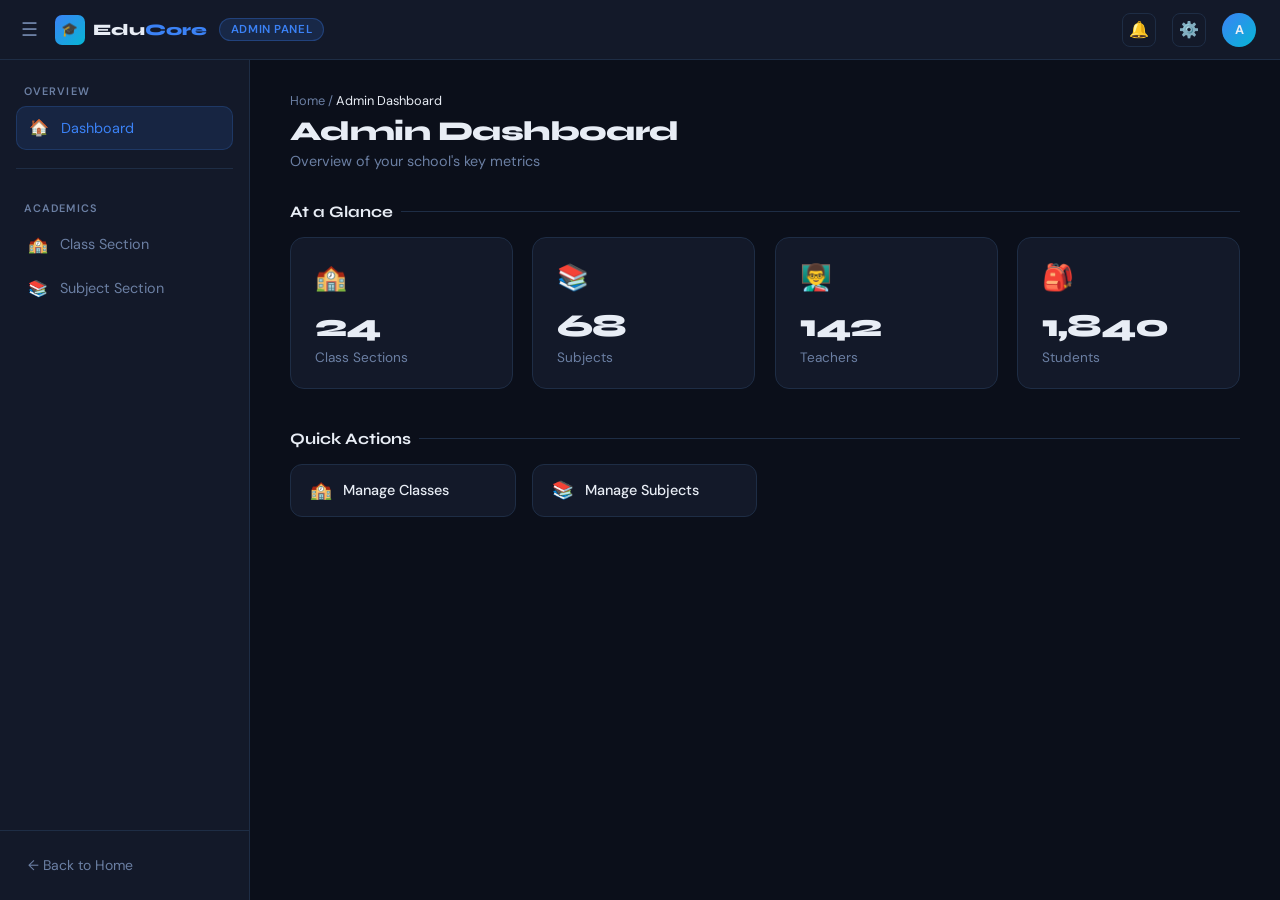
==== wwwroot/Admin/index.html @ e2371ad5 "Add project files." ====
﻿<!DOCTYPE html>
<html lang="en">
<head>
    <meta charset="UTF-8" />
    <meta name="viewport" content="width=device-width, initial-scale=1.0" />
    <title>EduCore ERP — Admin Dashboard</title>
    <link href="https://fonts.googleapis.com/css2?family=Syne:wght@400;600;700;800&family=DM+Sans:wght@300;400;500&display=swap" rel="stylesheet" />
    <link rel="stylesheet" href="admin-layout.css" />
    <style>
        .stats-grid {
            display: grid;
            grid-template-columns: repeat(auto-fill, minmax(200px, 1fr));
            gap: 1.2rem;
            margin-bottom: 2.5rem;
        }

        .stat-card {
            background: var(--surface);
            border: 1px solid var(--border);
            border-radius: 14px;
            padding: 1.4rem 1.5rem;
            transition: border-color .2s, transform .2s;
            animation: fadeUp .4s ease both;
        }

            .stat-card:nth-child(2) {
                animation-delay: .05s;
            }

            .stat-card:nth-child(3) {
                animation-delay: .1s;
            }

            .stat-card:nth-child(4) {
                animation-delay: .15s;
            }

            .stat-card:hover {
                border-color: var(--accent);
                transform: translateY(-3px);
            }

        .stat-icon {
            font-size: 1.6rem;
            margin-bottom: .8rem;
        }

        .stat-num {
            font-family: 'Syne', sans-serif;
            font-size: 2rem;
            font-weight: 800;
            letter-spacing: -.03em;
        }

        .stat-label {
            color: var(--muted);
            font-size: .85rem;
            margin-top: .2rem;
        }

        .quick-actions {
            display: grid;
            grid-template-columns: repeat(auto-fill, minmax(180px, 1fr));
            gap: 1rem;
            margin-bottom: 2.5rem;
        }

        .action-btn {
            display: flex;
            align-items: center;
            gap: .7rem;
            padding: .9rem 1.2rem;
            background: var(--surface);
            border: 1px solid var(--border);
            border-radius: 12px;
            color: var(--text);
            text-decoration: none;
            font-size: .9rem;
            font-weight: 500;
            transition: all .2s;
            cursor: pointer;
        }

            .action-btn:hover {
                background: var(--surface2);
                border-color: var(--accent);
                color: var(--accent);
            }

            .action-btn .a-icon {
                font-size: 1.1rem;
            }

        .section-title {
            font-family: 'Syne', sans-serif;
            font-size: 1rem;
            font-weight: 700;
            margin-bottom: 1rem;
            display: flex;
            align-items: center;
            gap: .5rem;
        }

            .section-title::after {
                content: '';
                flex: 1;
                height: 1px;
                background: var(--border);
            }

        @keyframes fadeUp {
            from {
                opacity: 0;
                transform: translateY(16px);
            }

            to {
                opacity: 1;
                transform: translateY(0);
            }
        }
    </style>
</head>
<body>

    <!-- Top Bar -->
    <header class="topbar">
        <div class="topbar-left">
            <button class="sidebar-toggle" onclick="toggleSidebar()">☰</button>
            <a href="../dashboard.html" class="brand">
                <div class="brand-icon">🎓</div>
                <div class="brand-name">Edu<span>Core</span></div>
            </a>
            <span class="panel-badge">Admin Panel</span>
        </div>
        <div class="topbar-right">
            <button class="topbar-icon-btn" title="Notifications">🔔</button>
            <button class="topbar-icon-btn" title="Settings">⚙️</button>
            <div class="avatar">A</div>
        </div>
    </header>

    <div class="layout">
        <!-- Sidebar -->
        <aside class="sidebar" id="sidebar">
            <div class="sidebar-section">
                <div class="sidebar-section-label">Overview</div>
                <a href="index.html" class="sidebar-link active"><span class="icon">🏠</span> Dashboard</a>
            </div>
            <div class="sidebar-divider"></div>
            <div class="sidebar-section">
                <div class="sidebar-section-label">Academics</div>
                <a href="class-section.html" class="sidebar-link"><span class="icon">🏫</span> Class Section</a>
                <a href="subject-section.html" class="sidebar-link"><span class="icon">📚</span> Subject Section</a>
            </div>
            <div class="sidebar-bottom">
                <a href="../dashboard.html" class="sidebar-back">← Back to Home</a>
            </div>
        </aside>

        <!-- Main -->
        <main class="main-content" id="mainContent">
            <div class="page-heading">
                <div class="breadcrumb"><a href="../dashboard.html">Home</a> / <span>Admin Dashboard</span></div>
                <h1>Admin Dashboard</h1>
                <p>Overview of your school's key metrics</p>
            </div>

            <h2 class="section-title">At a Glance</h2>
            <div class="stats-grid">
                <div class="stat-card"><div class="stat-icon">🏫</div><div class="stat-num">24</div><div class="stat-label">Class Sections</div></div>
                <div class="stat-card"><div class="stat-icon">📚</div><div class="stat-num">68</div><div class="stat-label">Subjects</div></div>
                <div class="stat-card"><div class="stat-icon">👨‍🏫</div><div class="stat-num">142</div><div class="stat-label">Teachers</div></div>
                <div class="stat-card"><div class="stat-icon">🎒</div><div class="stat-num">1,840</div><div class="stat-label">Students</div></div>
            </div>

            <h2 class="section-title">Quick Actions</h2>
            <div class="quick-actions">
                <a href="class-section.html" class="action-btn"><span class="a-icon">🏫</span> Manage Classes</a>
                <a href="subject-section.html" class="action-btn"><span class="a-icon">📚</span> Manage Subjects</a>
            </div>
        </main>
    </div>

    <script src="admin-layout.js"></script>
</body>
</html>
---- wwwroot/Admin/admin-layout.css ----
﻿*, *::before, *::after {
    box-sizing: border-box;
    margin: 0;
    padding: 0;
}

:root {
    --bg: #0b0f1a;
    --surface: #131929;
    --surface2: #1a2236;
    --border: #1e2d45;
    --accent: #3b82f6;
    --accent2: #06b6d4;
    --green: #22c55e;
    --amber: #f59e0b;
    --red: #f87171;
    --text: #e8edf5;
    --muted: #6b7fa3;
    --sidebar-w: 250px;
}

body {
    font-family: 'DM Sans', sans-serif;
    background: var(--bg);
    color: var(--text);
    min-height: 100vh;
    display: flex;
    flex-direction: column;
}

/* Top Bar */
.topbar {
    height: 60px;
    background: var(--surface);
    border-bottom: 1px solid var(--border);
    display: flex;
    align-items: center;
    justify-content: space-between;
    padding: 0 1.5rem 0 1rem;
    position: fixed;
    top: 0;
    left: 0;
    right: 0;
    z-index: 200;
}

.topbar-left {
    display: flex;
    align-items: center;
    gap: .75rem;
}

.sidebar-toggle {
    background: none;
    border: none;
    color: var(--muted);
    cursor: pointer;
    font-size: 1.2rem;
    padding: .3rem;
    border-radius: 6px;
    transition: color .2s, background .2s;
}

    .sidebar-toggle:hover {
        color: var(--text);
        background: var(--border);
    }

.brand {
    display: flex;
    align-items: center;
    gap: .55rem;
    text-decoration: none;
    color: var(--text);
}

.brand-icon {
    width: 30px;
    height: 30px;
    background: linear-gradient(135deg, var(--accent), var(--accent2));
    border-radius: 7px;
    display: grid;
    place-items: center;
    font-size: .85rem;
}

.brand-name {
    font-family: 'Syne', sans-serif;
    font-weight: 800;
    font-size: 1rem;
}

    .brand-name span {
        color: var(--accent);
    }

.panel-badge {
    padding: .2rem .65rem;
    background: rgba(59,130,246,.15);
    border: 1px solid rgba(59,130,246,.3);
    border-radius: 20px;
    font-size: .72rem;
    font-weight: 600;
    letter-spacing: .05em;
    color: var(--accent);
    text-transform: uppercase;
}

.topbar-right {
    display: flex;
    align-items: center;
    gap: 1rem;
}

.topbar-icon-btn {
    width: 34px;
    height: 34px;
    background: none;
    border: 1px solid var(--border);
    border-radius: 8px;
    color: var(--muted);
    cursor: pointer;
    display: grid;
    place-items: center;
    font-size: 1rem;
    transition: all .2s;
}

    .topbar-icon-btn:hover {
        border-color: var(--accent);
        color: var(--accent);
    }

.avatar {
    width: 34px;
    height: 34px;
    background: linear-gradient(135deg, var(--accent), var(--accent2));
    border-radius: 50%;
    display: grid;
    place-items: center;
    font-weight: 700;
    font-size: .8rem;
    cursor: pointer;
}

/* Layout */
.layout {
    display: flex;
    margin-top: 60px;
    min-height: calc(100vh - 60px);
}

/* Sidebar */
.sidebar {
    width: var(--sidebar-w);
    background: var(--surface);
    border-right: 1px solid var(--border);
    display: flex;
    flex-direction: column;
    position: fixed;
    top: 60px;
    left: 0;
    bottom: 0;
    overflow-y: auto;
    transition: transform .25s ease;
    z-index: 150;
}

    .sidebar.collapsed {
        transform: translateX(-100%);
    }

.sidebar-section {
    padding: 1.5rem 1rem .5rem;
}

.sidebar-section-label {
    font-size: .68rem;
    font-weight: 600;
    letter-spacing: .1em;
    text-transform: uppercase;
    color: var(--muted);
    padding: 0 .5rem;
    margin-bottom: .5rem;
}

.sidebar-link {
    display: flex;
    align-items: center;
    gap: .75rem;
    padding: .65rem .75rem;
    border-radius: 10px;
    color: var(--muted);
    text-decoration: none;
    font-size: .9rem;
    transition: all .2s;
    margin-bottom: .15rem;
}

    .sidebar-link:hover {
        background: var(--surface2);
        color: var(--text);
    }

    .sidebar-link.active {
        background: rgba(59,130,246,.12);
        color: var(--accent);
        border: 1px solid rgba(59,130,246,.2);
    }

    .sidebar-link .icon {
        font-size: 1rem;
        width: 20px;
        text-align: center;
    }

.sidebar-divider {
    height: 1px;
    background: var(--border);
    margin: .5rem 1rem;
}

.sidebar-bottom {
    margin-top: auto;
    padding: 1rem;
    border-top: 1px solid var(--border);
}

.sidebar-back {
    display: flex;
    align-items: center;
    gap: .65rem;
    padding: .6rem .75rem;
    border-radius: 10px;
    color: var(--muted);
    text-decoration: none;
    font-size: .875rem;
    transition: all .2s;
}

    .sidebar-back:hover {
        color: var(--text);
        background: var(--surface2);
    }

/* Main Content */
.main-content {
    flex: 1;
    margin-left: var(--sidebar-w);
    padding: 2rem 2.5rem;
    transition: margin-left .25s ease;
}

    .main-content.expanded {
        margin-left: 0;
    }

/* Page Heading */
.page-heading {
    margin-bottom: 2rem;
}

    .page-heading .breadcrumb {
        font-size: .8rem;
        color: var(--muted);
        margin-bottom: .4rem;
    }

        .page-heading .breadcrumb a {
            color: var(--muted);
            text-decoration: none;
        }

            .page-heading .breadcrumb a:hover {
                color: var(--accent);
            }

        .page-heading .breadcrumb span {
            color: var(--text);
        }

    .page-heading h1 {
        font-family: 'Syne', sans-serif;
        font-size: 1.7rem;
        font-weight: 800;
        letter-spacing: -.02em;
    }

    .page-heading p {
        color: var(--muted);
        font-size: .9rem;
        margin-top: .3rem;
    }

@media (max-width: 768px) {
    .sidebar {
        transform: translateX(-100%);
    }

        .sidebar.open {
            transform: translateX(0);
        }

    .main-content {
        margin-left: 0;
    }
}
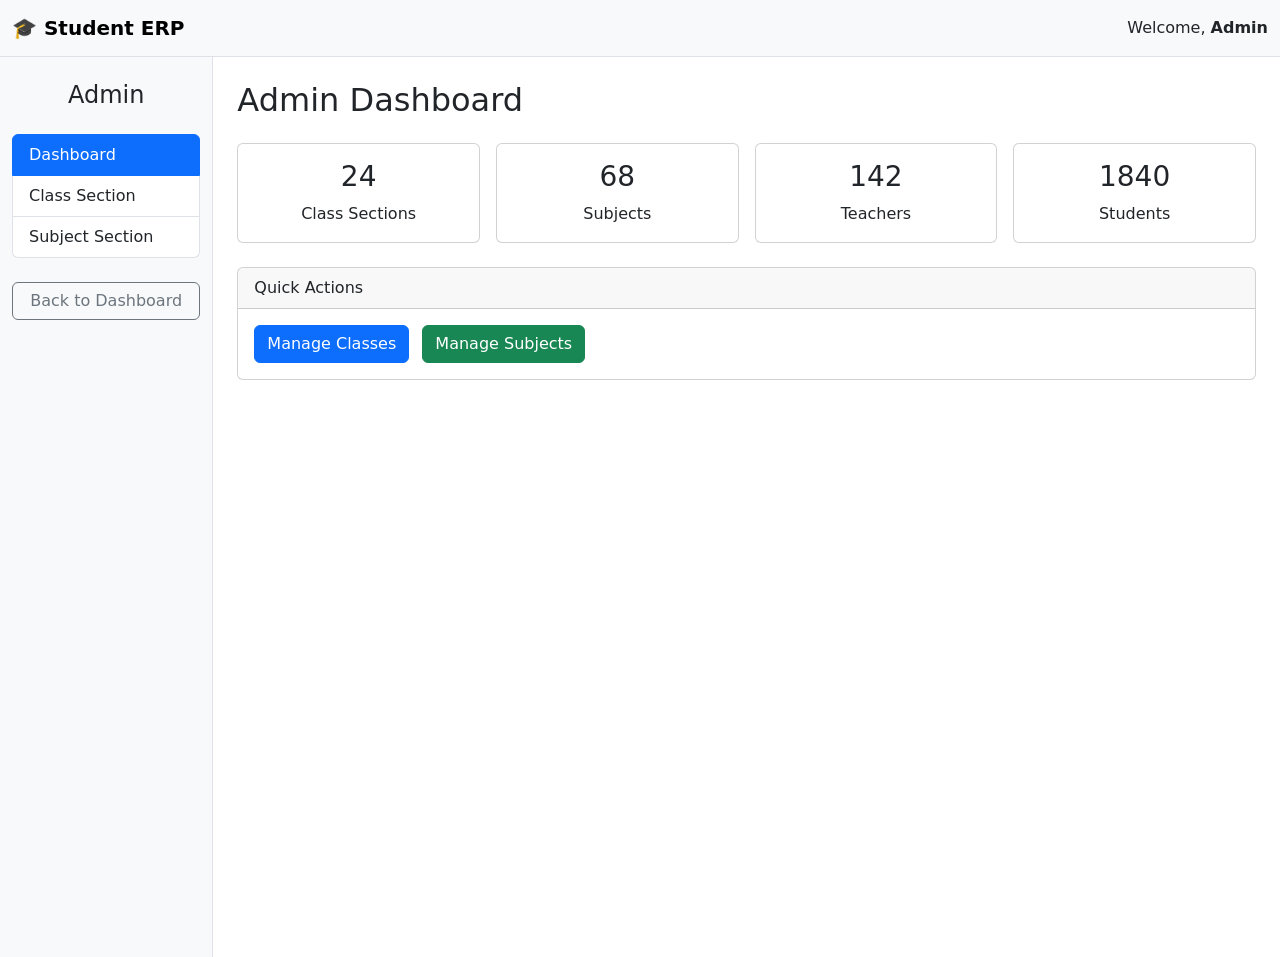
==== commit 320341cd: "Made the UI consistent for all the web pages" ====
--- a/wwwroot/Admin/index.html
+++ b/wwwroot/Admin/index.html
@@ -1,187 +1,145 @@
 ﻿<!DOCTYPE html>
 <html lang="en">
 <head>
-    <meta charset="UTF-8" />
-    <meta name="viewport" content="width=device-width, initial-scale=1.0" />
-    <title>EduCore ERP — Admin Dashboard</title>
-    <link href="https://fonts.googleapis.com/css2?family=Syne:wght@400;600;700;800&family=DM+Sans:wght@300;400;500&display=swap" rel="stylesheet" />
-    <link rel="stylesheet" href="admin-layout.css" />
-    <style>
-        .stats-grid {
-            display: grid;
-            grid-template-columns: repeat(auto-fill, minmax(200px, 1fr));
-            gap: 1.2rem;
-            margin-bottom: 2.5rem;
-        }
+    <meta charset="UTF-8">
+    <meta name="viewport" content="width=device-width, initial-scale=1.0">
+    <title>Admin Dashboard</title>
 
-        .stat-card {
-            background: var(--surface);
-            border: 1px solid var(--border);
-            border-radius: 14px;
-            padding: 1.4rem 1.5rem;
-            transition: border-color .2s, transform .2s;
-            animation: fadeUp .4s ease both;
-        }
+    <link href="https://cdn.jsdelivr.net/npm/bootstrap@5.3.3/dist/css/bootstrap.min.css"
+          rel="stylesheet">
+</head>
 
-            .stat-card:nth-child(2) {
-                animation-delay: .05s;
-            }
-
-            .stat-card:nth-child(3) {
-                animation-delay: .1s;
-            }
-
-            .stat-card:nth-child(4) {
-                animation-delay: .15s;
-            }
-
-            .stat-card:hover {
-                border-color: var(--accent);
-                transform: translateY(-3px);
-            }
-
-        .stat-icon {
-            font-size: 1.6rem;
-            margin-bottom: .8rem;
-        }
-
-        .stat-num {
-            font-family: 'Syne', sans-serif;
-            font-size: 2rem;
-            font-weight: 800;
-            letter-spacing: -.03em;
-        }
-
-        .stat-label {
-            color: var(--muted);
-            font-size: .85rem;
-            margin-top: .2rem;
-        }
-
-        .quick-actions {
-            display: grid;
-            grid-template-columns: repeat(auto-fill, minmax(180px, 1fr));
-            gap: 1rem;
-            margin-bottom: 2.5rem;
-        }
-
-        .action-btn {
-            display: flex;
-            align-items: center;
-            gap: .7rem;
-            padding: .9rem 1.2rem;
-            background: var(--surface);
-            border: 1px solid var(--border);
-            border-radius: 12px;
-            color: var(--text);
-            text-decoration: none;
-            font-size: .9rem;
-            font-weight: 500;
-            transition: all .2s;
-            cursor: pointer;
-        }
-
-            .action-btn:hover {
-                background: var(--surface2);
-                border-color: var(--accent);
-                color: var(--accent);
-            }
-
-            .action-btn .a-icon {
-                font-size: 1.1rem;
-            }
-
-        .section-title {
-            font-family: 'Syne', sans-serif;
-            font-size: 1rem;
-            font-weight: 700;
-            margin-bottom: 1rem;
-            display: flex;
-            align-items: center;
-            gap: .5rem;
-        }
-
-            .section-title::after {
-                content: '';
-                flex: 1;
-                height: 1px;
-                background: var(--border);
-            }
-
-        @keyframes fadeUp {
-            from {
-                opacity: 0;
-                transform: translateY(16px);
-            }
-
-            to {
-                opacity: 1;
-                transform: translateY(0);
-            }
-        }
-    </style>
-</head>
 <body>
 
-    <!-- Top Bar -->
-    <header class="topbar">
-        <div class="topbar-left">
-            <button class="sidebar-toggle" onclick="toggleSidebar()">☰</button>
-            <a href="../dashboard.html" class="brand">
-                <div class="brand-icon">🎓</div>
-                <div class="brand-name">Edu<span>Core</span></div>
+    <!-- Navbar -->
+    <nav class="navbar navbar-light bg-light border-bottom">
+        <div class="container-fluid">
+
+            <a href="../dashboard.html"
+               class="navbar-brand fw-bold">
+                🎓 Student ERP
             </a>
-            <span class="panel-badge">Admin Panel</span>
+
+            <span>
+                Welcome, <strong>Admin</strong>
+            </span>
+
         </div>
-        <div class="topbar-right">
-            <button class="topbar-icon-btn" title="Notifications">🔔</button>
-            <button class="topbar-icon-btn" title="Settings">⚙️</button>
-            <div class="avatar">A</div>
-        </div>
-    </header>
+    </nav>
 
-    <div class="layout">
-        <!-- Sidebar -->
-        <aside class="sidebar" id="sidebar">
-            <div class="sidebar-section">
-                <div class="sidebar-section-label">Overview</div>
-                <a href="index.html" class="sidebar-link active"><span class="icon">🏠</span> Dashboard</a>
-            </div>
-            <div class="sidebar-divider"></div>
-            <div class="sidebar-section">
-                <div class="sidebar-section-label">Academics</div>
-                <a href="class-section.html" class="sidebar-link"><span class="icon">🏫</span> Class Section</a>
-                <a href="subject-section.html" class="sidebar-link"><span class="icon">📚</span> Subject Section</a>
-            </div>
-            <div class="sidebar-bottom">
-                <a href="../dashboard.html" class="sidebar-back">← Back to Home</a>
-            </div>
-        </aside>
+    <div class="container-fluid">
+        <div class="row">
 
-        <!-- Main -->
-        <main class="main-content" id="mainContent">
-            <div class="page-heading">
-                <div class="breadcrumb"><a href="../dashboard.html">Home</a> / <span>Admin Dashboard</span></div>
-                <h1>Admin Dashboard</h1>
-                <p>Overview of your school's key metrics</p>
+            <!-- Sidebar -->
+            <div class="col-md-3 col-lg-2 bg-light vh-100 border-end">
+
+                <h4 class="mt-4 mb-4 text-center">
+                    Admin
+                </h4>
+
+                <div class="list-group">
+
+                    <a href="index.html"
+                       class="list-group-item list-group-item-action active">
+                        Dashboard
+                    </a>
+
+                    <a href="class-section.html"
+                       class="list-group-item list-group-item-action">
+                        Class Section
+                    </a>
+
+                    <a href="subject-section.html"
+                       class="list-group-item list-group-item-action">
+                        Subject Section
+                    </a>
+
+                </div>
+
+                <div class="mt-4">
+                    <a href="../dashboard.html"
+                       class="btn btn-outline-secondary w-100">
+                        Back to Dashboard
+                    </a>
+                </div>
+
             </div>
 
-            <h2 class="section-title">At a Glance</h2>
-            <div class="stats-grid">
-                <div class="stat-card"><div class="stat-icon">🏫</div><div class="stat-num">24</div><div class="stat-label">Class Sections</div></div>
-                <div class="stat-card"><div class="stat-icon">📚</div><div class="stat-num">68</div><div class="stat-label">Subjects</div></div>
-                <div class="stat-card"><div class="stat-icon">👨‍🏫</div><div class="stat-num">142</div><div class="stat-label">Teachers</div></div>
-                <div class="stat-card"><div class="stat-icon">🎒</div><div class="stat-num">1,840</div><div class="stat-label">Students</div></div>
+            <!-- Main Content -->
+            <div class="col-md-9 col-lg-10 p-4">
+
+                <h2 class="mb-4">
+                    Admin Dashboard
+                </h2>
+
+                <!-- Statistics -->
+                <div class="row g-3 mb-4">
+
+                    <div class="col-md-3">
+                        <div class="card text-center">
+                            <div class="card-body">
+                                <h3>24</h3>
+                                <p class="mb-0">Class Sections</p>
+                            </div>
+                        </div>
+                    </div>
+
+                    <div class="col-md-3">
+                        <div class="card text-center">
+                            <div class="card-body">
+                                <h3>68</h3>
+                                <p class="mb-0">Subjects</p>
+                            </div>
+                        </div>
+                    </div>
+
+                    <div class="col-md-3">
+                        <div class="card text-center">
+                            <div class="card-body">
+                                <h3>142</h3>
+                                <p class="mb-0">Teachers</p>
+                            </div>
+                        </div>
+                    </div>
+
+                    <div class="col-md-3">
+                        <div class="card text-center">
+                            <div class="card-body">
+                                <h3>1840</h3>
+                                <p class="mb-0">Students</p>
+                            </div>
+                        </div>
+                    </div>
+
+                </div>
+
+                <!-- Quick Actions -->
+                <div class="card">
+
+                    <div class="card-header">
+                        Quick Actions
+                    </div>
+
+                    <div class="card-body">
+
+                        <a href="class-section.html"
+                           class="btn btn-primary me-2">
+                            Manage Classes
+                        </a>
+
+                        <a href="subject-section.html"
+                           class="btn btn-success">
+                            Manage Subjects
+                        </a>
+
+                    </div>
+
+                </div>
+
             </div>
 
-            <h2 class="section-title">Quick Actions</h2>
-            <div class="quick-actions">
-                <a href="class-section.html" class="action-btn"><span class="a-icon">🏫</span> Manage Classes</a>
-                <a href="subject-section.html" class="action-btn"><span class="a-icon">📚</span> Manage Subjects</a>
-            </div>
-        </main>
+        </div>
     </div>
 
-    <script src="admin-layout.js"></script>
 </body>
-</html>+</html>
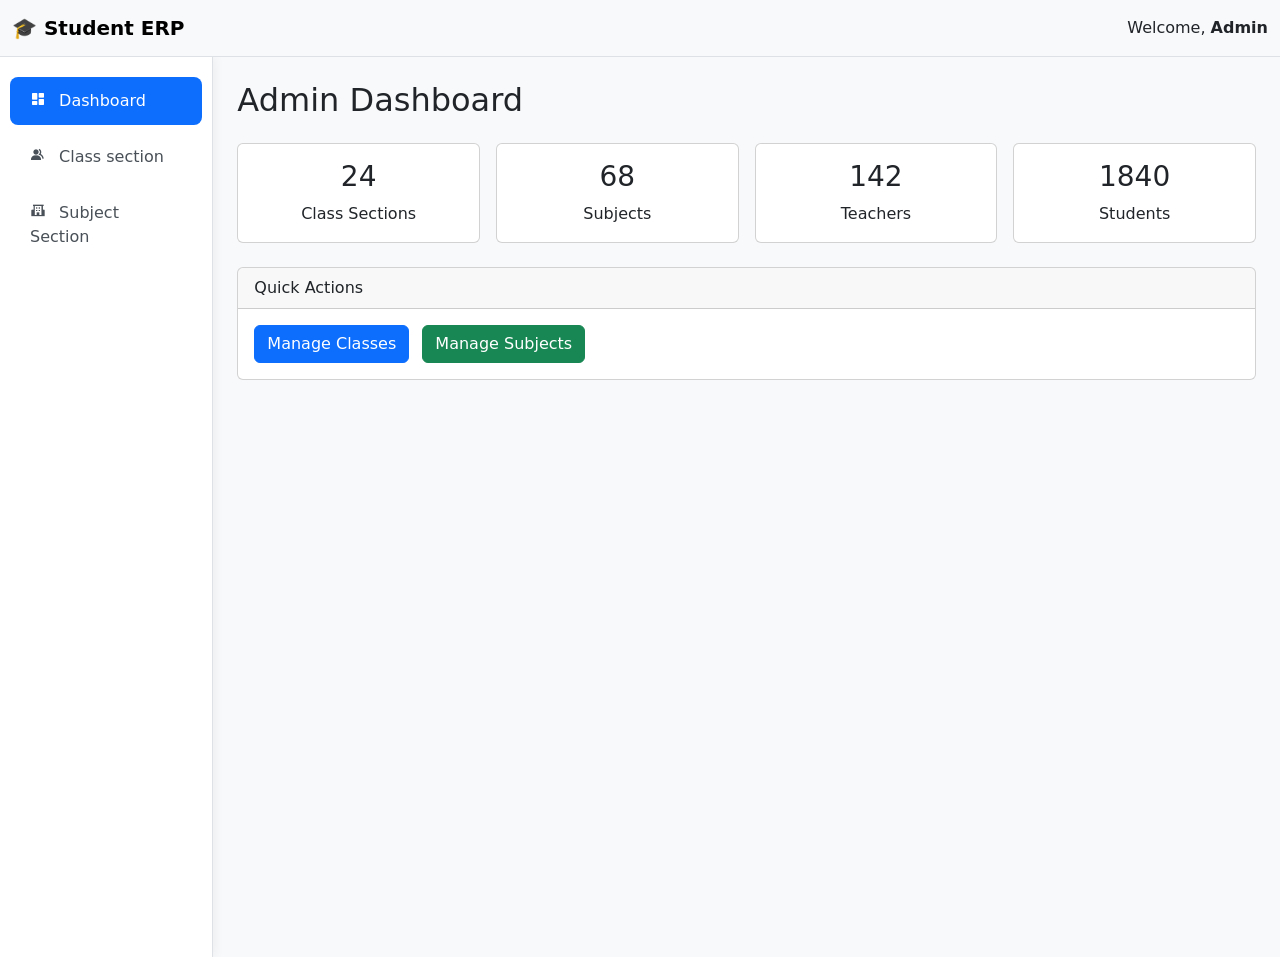
==== commit e71a36d5: "Added jwt authentication & Improved the UI of the project" ====
--- a/wwwroot/Admin/index.html
+++ b/wwwroot/Admin/index.html
@@ -7,6 +7,52 @@
 
     <link href="https://cdn.jsdelivr.net/npm/bootstrap@5.3.3/dist/css/bootstrap.min.css"
           rel="stylesheet">
+
+    <link href='https://unpkg.com/boxicons@2.1.4/css/boxicons.min.css'
+          rel='stylesheet'>
+
+    <style>
+        label {
+            min-width: 180px;
+        }
+
+        body {
+            background-color: #f8f9fa;
+        }
+
+        /* Sidebar */
+        .sidebar {
+            background: white;
+            min-height: 100vh;
+            border-right: 1px solid #dee2e6;
+            box-shadow: 2px 0 10px rgba(0,0,0,0.05);
+        }
+
+        .nav-link {
+            color: #495057;
+            padding: 12px 20px;
+            margin: 4px 10px;
+            border-radius: 8px;
+            transition: all 0.3s ease;
+            font-weight: 500;
+        }
+
+            .nav-link:hover {
+                background-color: #e9ecef;
+                color: #212529;
+                transform: translateX(5px);
+            }
+
+        .active-menu {
+            background-color: #0d6efd !important;
+            color: white !important;
+        }
+
+            .active-menu i {
+                color: white !important;
+            }
+    </style>
+
 </head>
 
 <body>
@@ -31,37 +77,33 @@
         <div class="row">
 
             <!-- Sidebar -->
-            <div class="col-md-3 col-lg-2 bg-light vh-100 border-end">
+            <div class="col-md-2 col-lg-2 sidebar p-0">
+                <ul class="nav flex-column mt-3">
 
-                <h4 class="mt-4 mb-4 text-center">
-                    Admin
-                </h4>
+                    <li class="nav-item">
+                        <a href="index.html" class="nav-link active-menu ">
+                            <i class='bx bxs-dashboard me-2'></i>
+                            Dashboard
+                        </a>
+                    </li>
 
-                <div class="list-group">
+                    <li class="nav-item">
+                        <a href="class-section.html" class="nav-link">
+                            <i class='bx bxs-group me-2'></i>
+                            Class section
+                        </a>
+                    </li>
 
-                    <a href="index.html"
-                       class="list-group-item list-group-item-action active">
-                        Dashboard
-                    </a>
+                    <li class="nav-item">
+                        <a href="subject-section.html" class="nav-link">
+                            <i class='bx bxs-school me-2'></i>
+                            Subject Section
+                        </a>
+                    </li>
 
-                    <a href="class-section.html"
-                       class="list-group-item list-group-item-action">
-                        Class Section
-                    </a>
+                 
 
-                    <a href="subject-section.html"
-                       class="list-group-item list-group-item-action">
-                        Subject Section
-                    </a>
-
-                </div>
-
-                <div class="mt-4">
-                    <a href="../dashboard.html"
-                       class="btn btn-outline-secondary w-100">
-                        Back to Dashboard
-                    </a>
-                </div>
+                </ul>
 
             </div>
 
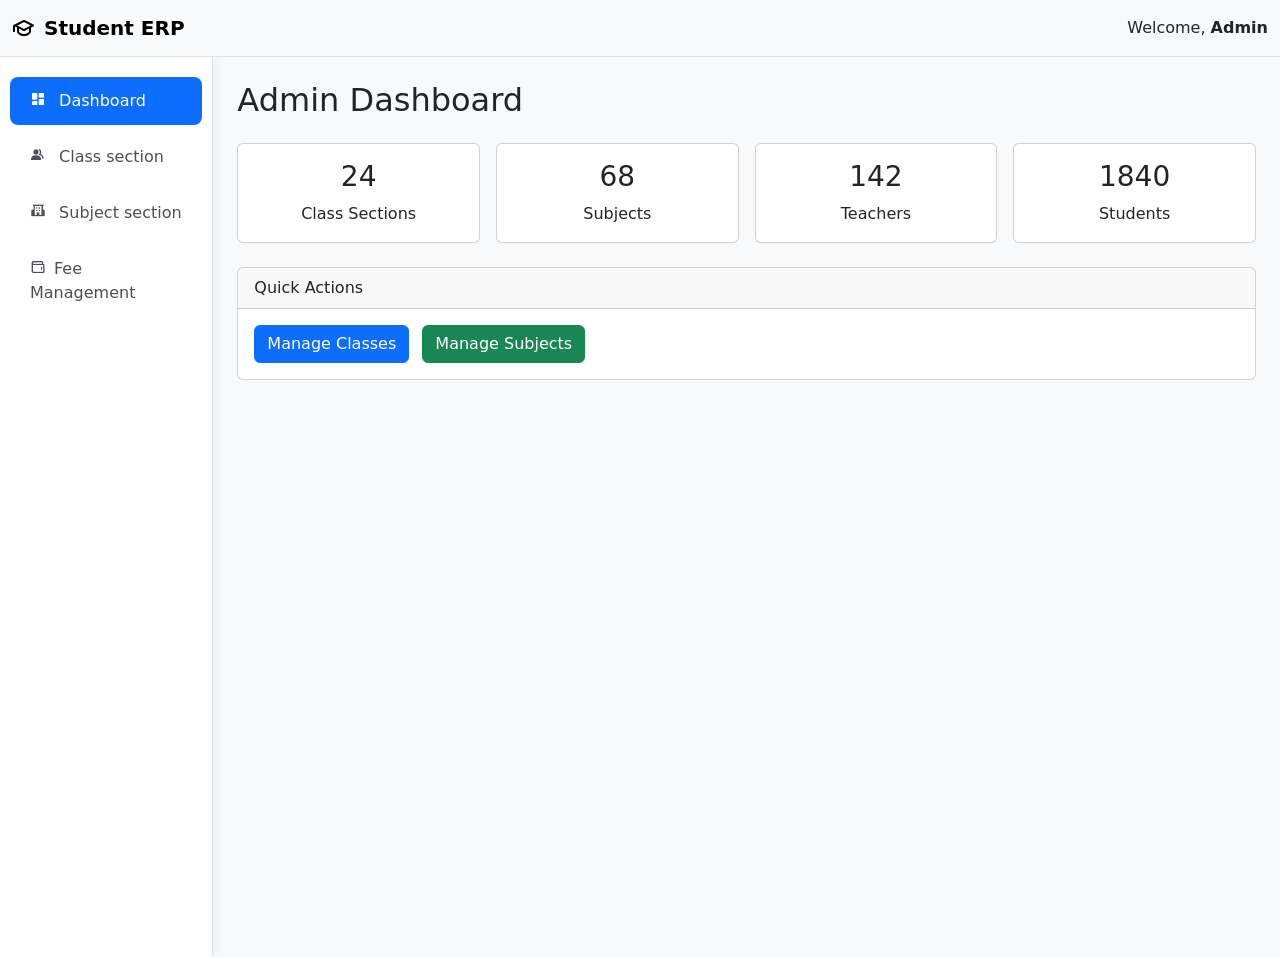
==== commit 6c9f429a: "Added Fee management tables in database, created APIs for it, successfully integrated Frontend UI wi" ====
--- a/wwwroot/Admin/index.html
+++ b/wwwroot/Admin/index.html
@@ -11,48 +11,7 @@
     <link href='https://unpkg.com/boxicons@2.1.4/css/boxicons.min.css'
           rel='stylesheet'>
 
-    <style>
-        label {
-            min-width: 180px;
-        }
-
-        body {
-            background-color: #f8f9fa;
-        }
-
-        /* Sidebar */
-        .sidebar {
-            background: white;
-            min-height: 100vh;
-            border-right: 1px solid #dee2e6;
-            box-shadow: 2px 0 10px rgba(0,0,0,0.05);
-        }
-
-        .nav-link {
-            color: #495057;
-            padding: 12px 20px;
-            margin: 4px 10px;
-            border-radius: 8px;
-            transition: all 0.3s ease;
-            font-weight: 500;
-        }
-
-            .nav-link:hover {
-                background-color: #e9ecef;
-                color: #212529;
-                transform: translateX(5px);
-            }
-
-        .active-menu {
-            background-color: #0d6efd !important;
-            color: white !important;
-        }
-
-            .active-menu i {
-                color: white !important;
-            }
-    </style>
-
+    <link rel="stylesheet" href="common-sidebar.css"/>
 </head>
 
 <body>
@@ -62,8 +21,12 @@
         <div class="container-fluid">
 
             <a href="../dashboard.html"
-               class="navbar-brand fw-bold">
-                🎓 Student ERP
+               class="navbar-brand fw-bold d-flex align-items-center gap-2">
+                <svg xmlns="http://www.w3.org/2000/svg" width="24" height="24"
+                     fill="#000000" viewBox="0 0 24 24">
+                    <!--Boxicons v3.0.8 https://boxicons.com | License  https://docs.boxicons.com/free-->
+                    <path d="m21.45 8.61-9-4.5a1 1 0 0 0-.89 0l-6 3-3 1.5-1 .5a1 1 0 0 0-.55.89v6h2v-5.38l2 1v3.83c0 2.06 3.12 4.56 7 4.56s7-2.49 7-4.56v-3.83l2.45-1.22c.34-.17.55-.52.55-.89s-.21-.72-.55-.89Zm-15 .29L12 6.12l6.76 3.38L12 12.88 5.24 9.5l1.21-.61ZM17 15.45c0 .76-2.11 2.56-5 2.56s-5-1.79-5-2.56v-2.83l4.55 2.28c.14.07.29.11.45.11s.31-.04.45-.11L17 12.62z"></path>
+                </svg> Student ERP
             </a>
 
             <span>
@@ -75,13 +38,12 @@
 
     <div class="container-fluid">
         <div class="row">
-
             <!-- Sidebar -->
             <div class="col-md-2 col-lg-2 sidebar p-0">
                 <ul class="nav flex-column mt-3">
 
                     <li class="nav-item">
-                        <a href="index.html" class="nav-link active-menu ">
+                        <a href="index.html" class="nav-link active-menu">
                             <i class='bx bxs-dashboard me-2'></i>
                             Dashboard
                         </a>
@@ -97,15 +59,41 @@
                     <li class="nav-item">
                         <a href="subject-section.html" class="nav-link">
                             <i class='bx bxs-school me-2'></i>
-                            Subject Section
+                            Subject section
                         </a>
                     </li>
 
-                 
-
+                    <li class="nav-item">
+                        <a href="#feeMenu" class="nav-link" data-bs-toggle="collapse" role="button" aria-expanded="false">
+                            <i class='bx bx-wallet me-2'></i>Fee Management
+                        </a>
+                        <div id="feeMenu" class="collapse">
+                            <ul class="nav flex-column ms-5">
+                                <li class="nav-item">
+                                    <a href="fee-section-FeeTypes.html" class="nav-link">
+                                        <i class='bx bx-purchase-tag'></i>
+                                        Fee Types
+                                    </a>
+                                </li>
+                                <li class="nav-item">
+                                    <a href="fee-section-ClassFeeMap.html" class="nav-link">
+                                        <i class='bx bx-link-alt'></i>
+                                        Class Fee Mapping
+                                    </a>
+                                </li>
+                                <li class="nav-item">
+                                    <a href="fee-section-FeeStructure.html" class="nav-link ">
+                                        <i class='bx bx-spreadsheet'></i>
+                                        Fee Structure
+                                    </a>
+                                </li>
+                            </ul>
+                        </div>
+                    </li>
                 </ul>
 
             </div>
+
 
             <!-- Main Content -->
             <div class="col-md-9 col-lg-10 p-4">
@@ -183,5 +171,6 @@
         </div>
     </div>
 
+    <script src="https://cdn.jsdelivr.net/npm/bootstrap@5.3.7/dist/js/bootstrap.bundle.min.js"></script>
 </body>
 </html>
--- a/wwwroot/Admin/common-sidebar.css
+++ b/wwwroot/Admin/common-sidebar.css
@@ -0,0 +1,39 @@
+﻿label {
+    min-width: 180px;
+}
+
+body {
+    background-color: #f8f9fa;
+}
+
+/* Sidebar */
+.sidebar {
+    background: white;
+    min-height: 100vh;
+    border-right: 1px solid #dee2e6;
+    box-shadow: 2px 0 10px rgba(0,0,0,0.05);
+}
+
+.nav-link {
+    color: #495057;
+    padding: 12px 20px;
+    margin: 4px 10px;
+    border-radius: 8px;
+    transition: all 0.3s ease;
+    font-weight: 500;
+}
+
+.nav-link:hover {
+    background-color: #e9ecef;
+    color: #212529;
+    transform: translateX(5px);
+}
+
+.active-menu {
+    background-color: #0d6efd !important;
+    color: white !important;
+}
+
+.active-menu i {
+    color: white !important;
+}
